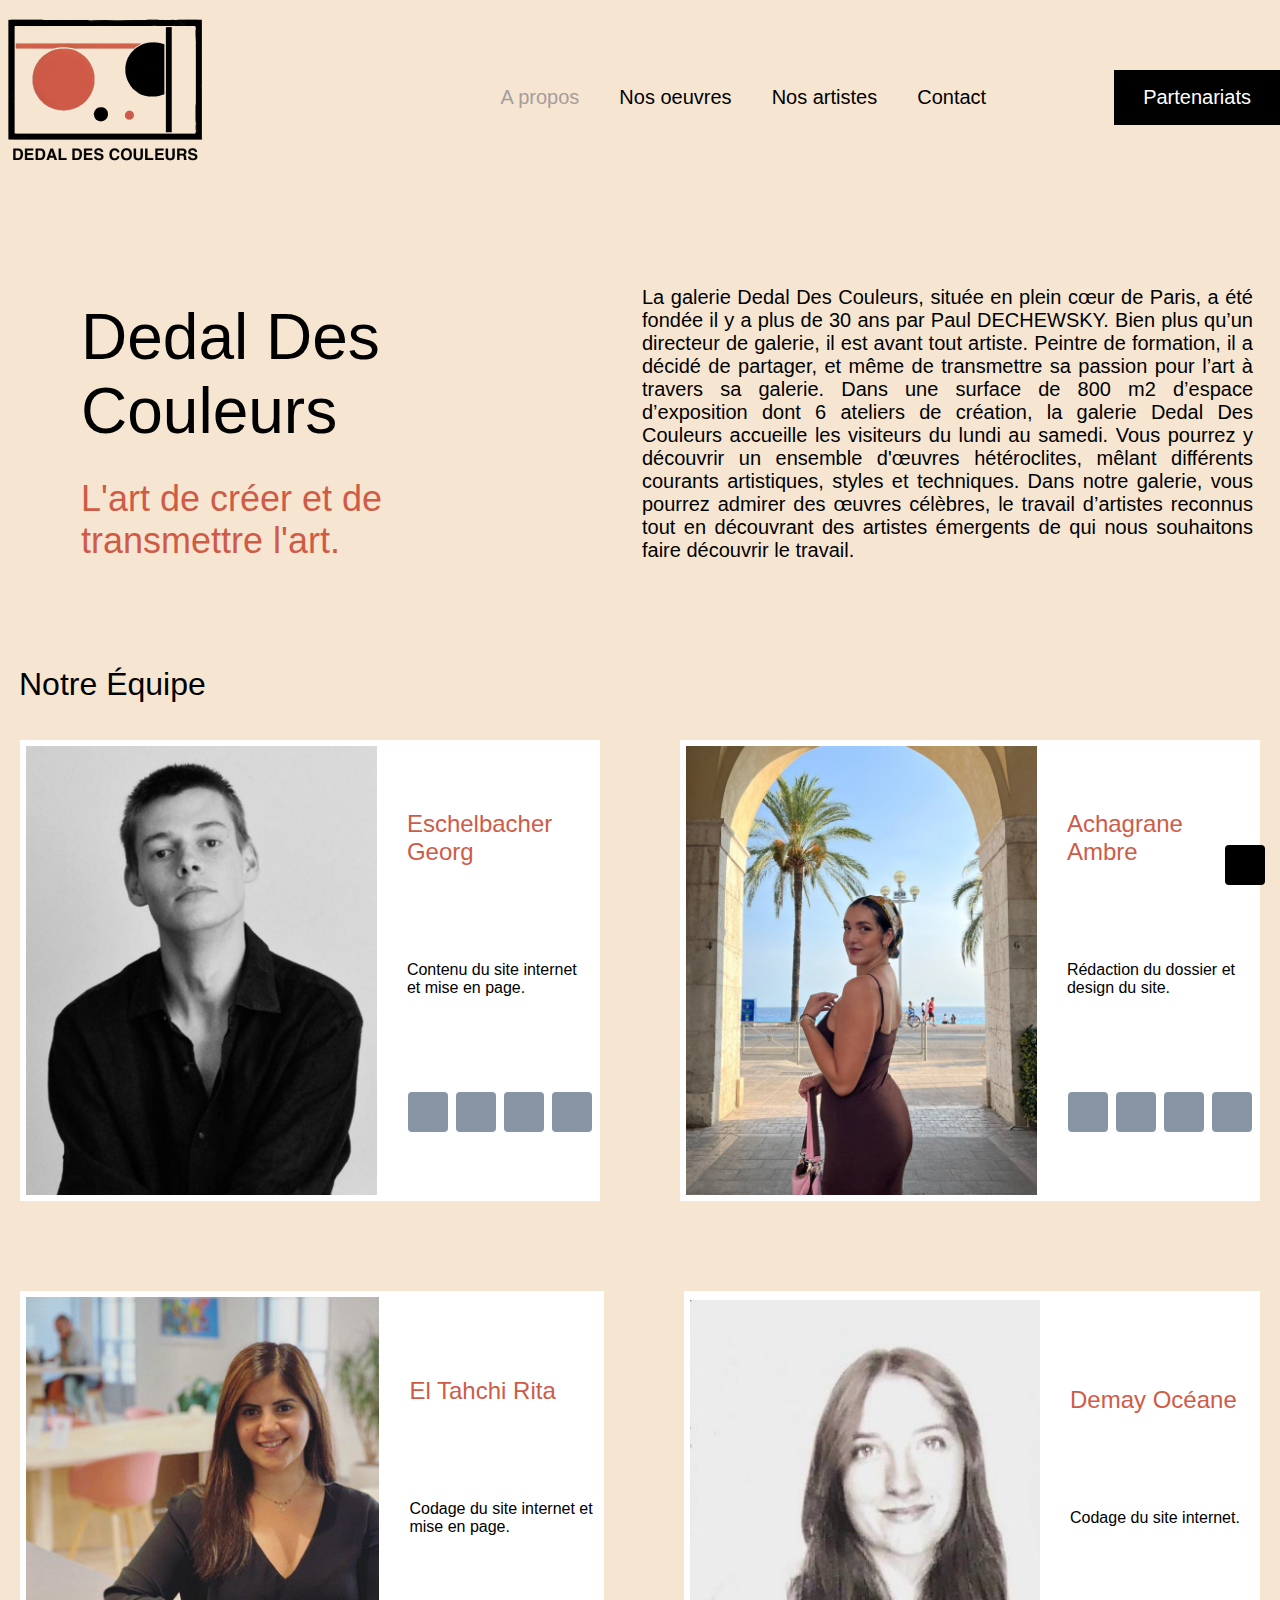
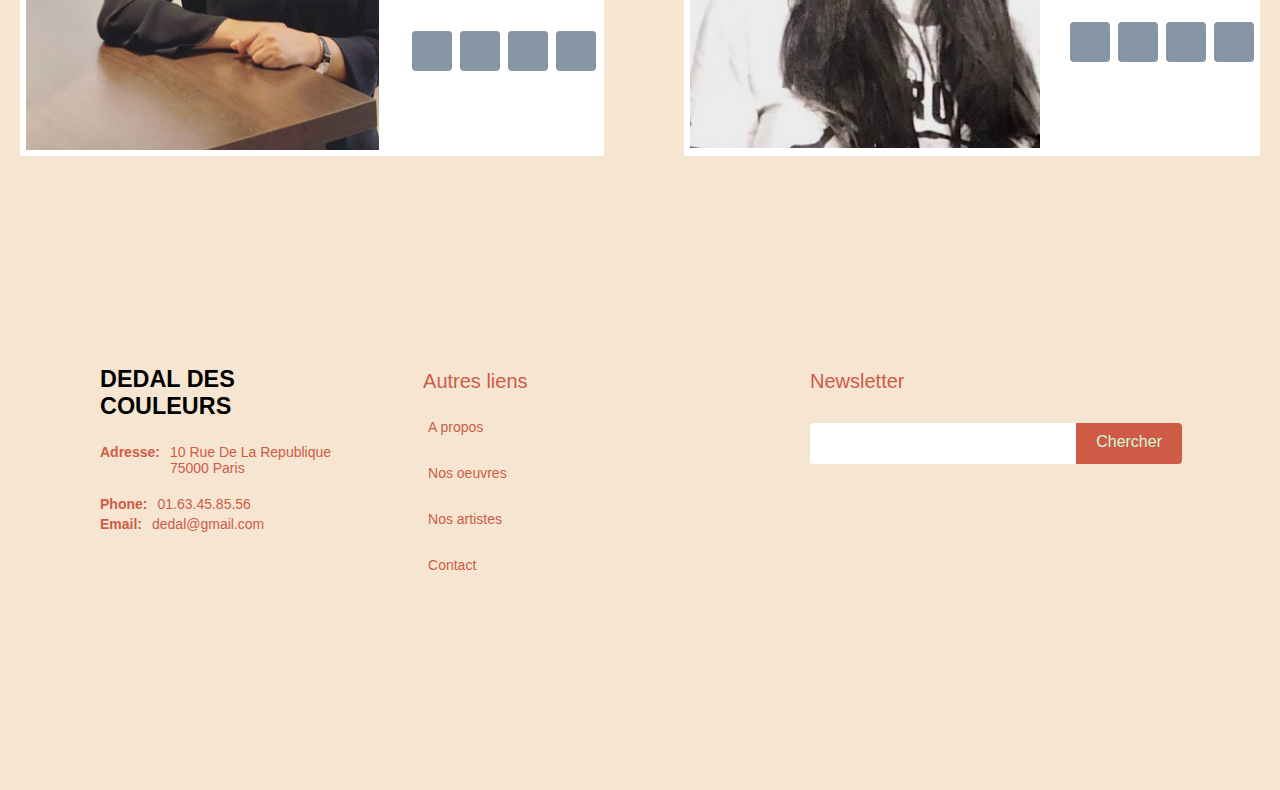
==== apropos.html @ c1bc18b0 "apropos.html" ====
<!doctype html>
<html lang="fr">
<head>
    <meta charset="UTF-8">
    <meta name="viewport" content="width=device-width, user-scalable=no, initial-scale=1.0, maximum-scale=1.0, minimum-scale=1.0">
    <meta http-equiv="X-UA-Compatible" content="ie=edge">
    <title>Dedal des couleurs | A propos</title>  
    <link rel="stylesheet" href="style.css">
</head>
<body>
<nav>
    <div class="container">
        <div class="dedal-navbar">
            <a href="index.html" class="navbar-brand">
                <img src="images/logo.png" alt="">
            </a>
            <div class="navbar-nav">
                <ul class="navbar-links">
                    <li>
                        <a class="active" href="apropos.html">A propos</a>
                    </li>
                    <li>
                        <a href="nosoeuvres.html">Nos oeuvres</a>
                    </li>
                    <li>
                        <a href="nosartistes.html">Nos artistes</a>
                    </li>
                    <li>
                        <a href="contact.html">Contact</a>
                    </li>
                </ul>
                <div class="navbar-button">
                    <button><a href="partenariats.html" style="color: #ffffff">
                        Partenariats
                    </a></button>
                </div>
            </div>
            <div class="navbar-btn" id="navbarBtn">
                <span></span>
            </div>
        </div>
    </div>
</nav>


<main>
    <div class="container apropos">
        <section class="dedal-second">
            <div class="dedal-title">
                <h1 class="dedal-h1">dedal des couleurs</h1>
                <h2 class="dedal-h2">L'art de créer et de transmettre l'art.</h2>
            </div>
            <div class="dedal-paragraph">
                La galerie Dedal Des Couleurs, située en plein cœur de Paris, a été fondée il y a plus de 30 ans par
                Paul DECHEWSKY. Bien plus qu’un directeur de galerie, il est avant tout artiste. Peintre de formation,
                il a décidé de partager, et même de transmettre sa passion pour l’art à travers sa galerie. Dans une
                surface de 800 m2 d’espace d’exposition dont 6 ateliers de création, la galerie Dedal Des Couleurs
                accueille les visiteurs du lundi au samedi. Vous pourrez y découvrir un ensemble d'œuvres hétéroclites,
                mêlant différents courants artistiques, styles et techniques. Dans notre galerie, vous pourrez admirer des
                œuvres célèbres, le travail d’artistes reconnus tout en découvrant des artistes
                émergents de qui nous souhaitons faire découvrir le travail.
            </div>
        </section>
        <section class="team">
            <h6 class="dedal-h6">notre équipe</h6>
            <div class="team-block">
                <div class="team-block-item">
                    <div class="team-card">
                        <div class="team-card-image">
                            <img src="images/b1.png" alt="">
                        </div>
                        <div class="team-card-detail">
                            <div class="team-card-detail-name">
                                Eschelbacher
                                Georg
                            </div>
                            <div class="team-card-detail-text">
                                Contenu du site internet
                                et mise en page.
                            </div>
                            <div class="team-card-detail-socials">
                                <a href="#">
                                    <div>
                                        <i class="fa-brands fa-twitter"></i>
                                    </div>
                                </a>
                                <a href="#">
                                    <div>
                                        <i class="fa-brands fa-facebook-f"></i>
                                    </div>
                                </a>
                                <a href="#">
                                    <div>
                                        <i class="fa-brands fa-instagram"></i>
                                    </div>
                                </a>
                                <a href="#">
                                    <div>
                                        <i class="fa-brands fa-linkedin-in"></i>
                                    </div>
                                </a>
                            </div>
                        </div>
                    </div>
                    <div class="team-card">
                        <div class="team-card-image">
                            <img src="images/b2.png" alt="">
                        </div>
                        <div class="team-card-detail">
                            <div class="team-card-detail-name">
                                Achagrane
                                Ambre
                            </div>
                            <div class="team-card-detail-text">
                                Rédaction du dossier
                                et design du site.
                            </div>
                            <div class="team-card-detail-socials">
                                <a href="#">
                                    <div>
                                        <i class="fa-brands fa-twitter"></i>
                                    </div>
                                </a>
                                <a href="#">
                                    <div>
                                        <i class="fa-brands fa-facebook-f"></i>
                                    </div>
                                </a>
                                <a href="#">
                                    <div>
                                        <i class="fa-brands fa-instagram"></i>
                                    </div>
                                </a>
                                <a href="#">
                                    <div>
                                        <i class="fa-brands fa-linkedin-in"></i>
                                    </div>
                                </a>
                            </div>
                        </div>
                    </div>
                </div>
                <div class="team-block-item">
                    <div class="team-card">
                        <div class="team-card-image">
                            <img src="images/b3.png" alt="">
                        </div>
                        <div class="team-card-detail">
                            <div class="team-card-detail-name">
                                El Tahchi
                                Rita
                            </div>
                            <div class="team-card-detail-text">
                                Codage du site internet
                                et mise en page.
                            </div>
                            <div class="team-card-detail-socials">
                                <a href="#">
                                    <div>
                                        <i class="fa-brands fa-twitter"></i>
                                    </div>
                                </a>
                                <a href="#">
                                    <div>
                                        <i class="fa-brands fa-facebook-f"></i>
                                    </div>
                                </a>
                                <a href="#">
                                    <div>
                                        <i class="fa-brands fa-instagram"></i>
                                    </div>
                                </a>
                                <a href="#">
                                    <div>
                                        <i class="fa-brands fa-linkedin-in"></i>
                                    </div>
                                </a>
                            </div>
                        </div>
                    </div>
                    <div class="team-card">
                        <div class="team-card-image">
                            <img src="images/b4.png" alt="">
                        </div>
                        <div class="team-card-detail">
                            <div class="team-card-detail-name">
                                Demay
                                Océane
                            </div>
                            <div class="team-card-detail-text">
                                Codage du site internet.
                            </div>
                            <div class="team-card-detail-socials">
                                <a href="#">
                                    <div>
                                        <i class="fa-brands fa-twitter"></i>
                                    </div>
                                </a>
                                <a href="#">
                                    <div>
                                        <i class="fa-brands fa-facebook-f"></i>
                                    </div>
                                </a>
                                <a href="#">
                                    <div>
                                        <i class="fa-brands fa-instagram"></i>
                                    </div>
                                </a>
                                <a href="#">
                                    <div>
                                        <i class="fa-brands fa-linkedin-in"></i>
                                    </div>
                                </a>
                            </div>
                        </div>
                    </div>
                </div>
            </div>
        </section>
        <footer class="dedal-footer">
            <div class="dedal-footer-block">
                <div class="dedal-footer-first-section">
                    <div class="dedal-footer-first-section-item">
                        <h3>dedal des couleurs</h3>
                        <div class="first-section-item-s s-first">
                            <span class="first-section-item-s1">Adresse:</span>
                            <span class="first-section-item-s2 s-second">10 rue de la republique <br> 75000 paris</span>
                        </div>
                        <div class="first-section-item-s">
                            <span class="first-section-item-s1 mb-1">Phone:</span>
                            <span class="first-section-item-s2">01.63.45.85.56</span>
                        </div>
                        <div class="first-section-item-s">
                            <span class="first-section-item-s1">Email:</span>
                            <span class="first-section-item-s2">dedal@gmail.com</span>
                        </div>
                        <div class="first-section-item-socials">
                            <div class="first-section-item-social-item">
                                <a href="">
                                    <span>
                                        <i class="fa-brands fa-twitter"></i>
                                    </span>
                                </a>
                            </div>
                            <div class="first-section-item-social-item">
                                <a href="">
                                    <span>
                                        <i class="fa-brands fa-facebook-f"></i>
                                     </span>
                                </a>
                            </div>
                            <div class="first-section-item-social-item">
                                <a href="">
                                     <span>
                                        <i class="fa-brands fa-instagram"></i>
                                    </span>
                                </a>

                            </div>
                            <div class="first-section-item-social-item">
                                <a href="">
                                    <span>
                                        <i class="fa-brands fa-skype"></i>
                                    </span>
                                </a>
                            </div>
                            <div class="first-section-item-social-item">
                                <a href="">
                                    <span>
                                        <i class="fa-brands fa-linkedin-in"></i>
                                    </span>
                                </a>
                            </div>
                        </div>
                    </div>
                    <div class="dedal-footer-first-section-item"></div>
                </div>
                <div class="dedal-footer-second-section">
                    <h4>Autres liens</h4>
                    <div>
                        <div class="dedal-footer-second-section-item">
                            <i class="bx bx-chevron-right"></i>
                            <a href="apropos.html">A propos</a>
                        </div>
                        <div class="dedal-footer-second-section-item">
                            <i class="bx bx-chevron-right"></i>
                            <a href="nosoeuvres.html">Nos oeuvres</a>
                        </div>
                        <div class="dedal-footer-second-section-item">
                            <i class="bx bx-chevron-right"></i>
                            <a href="nosartistes.html">Nos artistes</a>
                        </div>
                        <div class="dedal-footer-second-section-item">
                            <i class="bx bx-chevron-right"></i>
                            <a href="contact.html">Contact</a>
                        </div>
                    </div>
                </div>
            </div>
            <div class="dedal-footer-third-section" >
                <h4>Newsletter</h4>
                <div class="dedal-footer-third-section-form">
                    <form action="">
                        <input type="email" name="email">
                        <input type="submit" value="Chercher">
                    </form>
                </div>
            </div>
        </footer>
    </div>
    <a href="#" class="back-to-top" style="display: inline;">
        <i class="icofont-simple-up"></i>
    </a>

</main>


</body>
</html>
---- style.css ----
:root {
    --bg-primary: #F6E6D1;
    --bg-secondary: #CF5B47;
    --bg-black: #000000;
    --bg-white: #FFFFFF;
    --bg-gray: #a59d9d;
    --base-font-size: 20px;
}

html body {
    background-color: var(--bg-primary);
    font-family: "Inter", sans-serif;
    font-size: var(--base-font-size);
    margin: 0;
    padding: 0;
}
* a {
    color: var(--bg-black);
    text-decoration: none;
}
* ul {
    list-style-type: none;
}
* ul li a:hover {
    color: var(--bg-gray);
}

.container {
    width: 100%;
    margin-left: auto;
    margin-right: auto;
}
.navbar-button {
    padding-left: 108px;
}

/*
    *** Desktop Navbar ***
 */
.dedal-navbar {
    display: flex;
    justify-content: space-between;
    align-items: center;
    list-style-type: none;
    padding-top: 10px;
}
.dedal-navbar li {
    padding: 0 20px;
}
.navbar-nav {
    display: flex;
    z-index: 400;
    align-items: center;
    background-color: var(--bg-primary);
}

.navbar-links {
    display: flex;
}
.navbar-button button {
    border: none;
    background-color: var(--bg-black);
    color: var(--bg-white);
    font-size: var(--base-font-size);
    padding: 16px 29px;
}
.navbar-btn {
    display: none;
}

/* Mobile navbar */
@media (max-width: 1200px) {
    .navbar-nav {
        position: absolute;
        top: 158px;
        bottom: 0;
        left: 0;
        right: 0;
        display: block;
        transform: translateX(-1800px);
        transition: transform .5s;
    }
    .navbar-nav.is-open {
        transform: translateX(0);
    }
    .navbar-links {
        display: block;
        text-align: center;
        padding-left: unset;
    }
    .navbar-links li {
        padding-left: unset;
        padding-right: unset;
    }
    .navbar-links li:not(:last-child) {
        padding-bottom: 36px;
    }
    .navbar-btn {
        display: block;
        background-color: #FCFCFE;
        width: 80px;
        height: 60px;
        position: relative;
    }
    .navbar-btn span {
        display: block;
        width: 47px;
        height: 2px;
        background-color: var(--bg-black);
        position: absolute;
        left: 50%;
        top: 50%;
        transform: translate(-50%, -50%);
    }
    .navbar-btn span::before, .navbar-btn span::after {
        content: "";
        position: absolute;
        width: 47px;
        height: 2px;
        background-color: var(--bg-black);
    }
    .navbar-btn span::before {
        top: -15px;
    }
    .navbar-btn span::after {
        top: 15px
    }
    .navbar-button {
        padding-left: unset;
        width: 166px;
        margin-left: auto;
        margin-right: auto;
        margin-top: 31px;
    }
    .navbar-brand img {
        width: 111px;
        height: 84px;
    }
}
@media (max-width: 768px) {
    .navbar-btn {
        margin-right: 28px;
    }
}

/*** Dedal header ***/
.dedal-header {
    margin-top: 70px;
    height: 550px;
}
.dedal-header img {
    width: 100%;
}
.active {
    color: var(--bg-gray);
}

/*** Dedal first section ***/
.dedal-first {
    padding-top: 72px;
    padding-left: 189px;
}

/*** Dedal second section ***/
.dedal-second {
    display: flex;
    justify-content: space-between;
    align-items: center;
    margin-top: 123px;
}
.dedal-h1 {
    font-size: 64px;
    text-transform: capitalize;
    font-weight: 500;
    margin-bottom: 0;
}
.dedal-paragraph {
    max-width: 611px;
    margin-right: 109px;
    text-align: justify;
}
.dedal-title {
    max-width: 407px;
    margin-left: 146px;
}
.dedal-h2 {
    color: var(--bg-secondary);
    font-size: 36px;
    font-weight: 500;
}
@media (max-width: 1400px) {
    .dedal-header {
        height: 476px;
    }
    .dedal-first {
        padding-top: 72px;
        padding-left: 123px;
    }
    .dedal-title {
        margin-left: 81px;
    }
    .dedal-paragraph {
        margin-right: 27px;
    }
}
@media (max-width: 1200px) {
    .dedal-header {
        height: auto;
    }
    .dedal-second {
        display: block;
        margin-top: 123px;
    }
    .dedal-first {
        padding-top: 72px;
        padding-left: 15px;
        font-size: 15px;
    }
    .dedal-paragraph {
        max-width: 100%;
        margin-right: 15px;
        margin-left: 15px;
        text-align: center;
        font-size: 12px;
        margin-top: 48px;
    }
    .dedal-title {
        margin-left: 15px;
        max-width: unset;
    }
    .dedal-h1 {
        font-size: 36px;
        max-width: 184px;
    }
    .dedal-h2 {
        font-size: 16px;
    }

}

/*** Dedal third section ***/
.dedal-third {
    padding-left: 10px;
    padding-right: 10px;
}
.dedal-third-item {
}
.dedal-h6 {
    font-size: 32px;
    font-weight: 500;
    padding-left: 19px;
    text-transform: capitalize;
}
.dedal-third-blocks {
    display: flex;
    justify-content: center;
    flex-wrap: wrap;
    --bs-gutter-x: 1.5rem;
    gap: 30px;
}
.mt-53 {
    margin-top: 52px;
}
.dedal-third-item img {
    width: 100%;
    height: auto;
}
@media (max-width: 500px) {
    .dedal-third {
        margin-right: 15px;
        margin-left: 15px;
    }
}

/*** Dedal footer ***/
.dedal-footer {
    margin-top: 187px;
    margin-bottom: 187px;
    display: flex;
    justify-content: space-between;
    padding: 0 100px;
    flex-wrap: wrap;
}
.dedal-footer-block {
    display: flex;
    gap: 92px;
    flex-wrap: wrap;
}
.mb-1 {
    margin-bottom: 4px;
}
.dedal-footer-first-section-item h3 {
    text-transform: uppercase;
    max-width: 160px;
    font-weight: 900;
}
.first-section-item-s {
    color: var(--bg-secondary);
    font-size: 14px;
    display: flex;
    gap: 10px;
}
.first-section-item-s span {
    display: block;
}
.s-first {
    margin-bottom: 20px;
}
.first-section-item-s1 {
    font-weight: 600;
}
.first-section-item-s2 {
    max-width: 174px;
}
.s-second {
    text-transform: capitalize;
}
.first-section-item-socials {
    display: flex;
    margin-top: 22px;
    font-size: 16px;
    justify-content: space-around;
}
.first-section-item-social-item i {
    color: var(--bg-secondary);
}
.first-section-item-social-item a {
    padding: 8px;
    border-radius: 4px;
}
.dedal-footer-second-section h4 {
    color: var(--bg-secondary);
    font-weight: 500;
}
.dedal-footer-second-section-item {
    font-size: 14px;
    margin-bottom: 30px;
    color: var(--bg-secondary);
    display: flex;
    align-items: center;
    gap: 5px;
}
.dedal-footer-second-section-item a {
    color: var(--bg-secondary);
}
.dedal-footer-third-section form {
    background-color: var(--bg-white);
    margin-top: 30px;
    padding: 8px 10px;
    position: relative;
    border-radius: 4px;
    min-width: 350px;
}
.dedal-footer form input[type="email"] {
    border: 0;
    padding: 4px;
    width: calc(100% - 110px);
}
.dedal-footer form input[type="submit"] {
    position: absolute;
    top: 0;
    right: -2px;
    bottom: 0;
    border: 0;
    background: none;
    font-size: 16px;
    padding: 0 20px 2px 20px;
    background: var(--bg-secondary);
    color: #CFF8DB;
    transition: 0.3s;
    border-radius: 0 4px 4px 0;
}
.dedal-footer-third-section h4 {
    color: var(--bg-secondary);
    font-weight: 500;
}
.dedal-footer-second-section-item a:hover {
    color: var(--bg-gray);
}

@media (max-width: 650px) {
    .dedal-footer {
        padding: 0 15px;
        justify-content: center;
    }
    .dedal-footer-third-section form {
        min-width: 311px;
    }
    .dedal-footer-first-section {
        width: 100%;
    }
    .dedal-footer-block {
        gap: 0;
    }
}
.back-to-top {
    position: fixed;
    display: none;
    right: 15px;
    bottom: 15px;
    z-index: 99999;
}
.back-to-top i {
    display: flex;
    align-items: center;
    justify-content: center;
    font-size: 24px;
    width: 40px;
    height: 40px;
    border-radius: 4px;
    background: var(--bg-black);
    color: var(--bg-white);
    transition: all 0.3s;
}
/*** A propos ***/
.apropos .dedal-second {
    margin-top: 73px;
}
.team-block {
    margin: 0 20px;
}
.team-card {
    background-color: var(--bg-white);
    padding: 6px;
    display: flex;
    align-items: center;
    gap: 30px;
}
.team-block-item {
    display: flex;
    gap: 80px;
    margin-bottom: 90px;
    flex-wrap: nowrap;
}
.team-card-detail-name {
    font-size: 24px;
    color: var(--bg-secondary);
    max-width: 192px;
}
.team-card-detail-text {
    font-size: 16px;
    max-width: 192px;
    margin: 95px 0;
}
.team-card-detail-socials {
    display: flex;
    justify-content: center;
    gap: 8px;
}
.team-card-detail-socials a {
    background-color: #8795a4;
    border-radius: 4px;
    width: 40px;
    height: 40px;
    display: flex;
    align-items: center;
    justify-content: center;
}
.team-card-detail-socials a i {
    color: var(--bg-white);
}
.team h6 {
    margin-bottom: 37px;
}
.team-card-image img {
    width: 100%;
}
.team .team-card img {
    transition: ease-in-out 0.3s;
    vertical-align: middle;
    overflow-clip-margin: content-box;
    overflow: clip;
    box-sizing: border-box;
}
.team .team-card:hover img {
    transform: scale(1.02);
}
/*** Artistes ***/
.artiste-card-head-img {
    width: 100px;
    height: 100px;
}
.artiste-card-head-img img {
    width: 100%;
    height: auto;
}
.artiste-card {
    background-color: var(--bg-secondary);
    color: var(--bg-white);
    padding: 25px;
    max-width: 568px;
}
.artiste-card-head {
    display: flex;
}
.artiste-card-head-text {
    padding-left: 23px;
    padding-top: 8px;
}
.artiste-card-body {
    text-align: justify;
    font-size: 15px;
}
.artiste-card-head-name {
    font-size: 24px;
}
.artiste-card-head-country {
    font-size: 16px;
}
.artiste-block-item {
    display: flex;
    justify-content: space-between;
    margin-bottom: 86px;
    gap: 60px;
}
@media (max-width: 1400px) {
    .artiste-block-item {
        gap: 30px;
    }
}
@media (max-width: 1200px) {
    .artiste-block-item {
        flex-wrap: wrap;
    }
    .artiste-block-item {
        margin-bottom: 30px;
    }
}
@media (max-width: 500px) {
    .artiste-card-head-img {
        width: 75px;
        height: 75px;
    }
    .artiste-card-head-name {
        font-size: 16px;
    }
    .artiste-card-head-country,
    .artiste-card-body
    {
        font-size: 12px;
    }
}

@media (max-width: 1200px) {
    .team-block-item {
        flex-wrap: wrap;
    }
}
@media (max-width: 560px) {
    .team-card-detail {
        max-width: 123px;
    }
    .team-card-detail-name {
        font-size: 13px;
    }
    .team-card-detail-text {
        font-size: 10px;
        margin: 76px 0;
    }
    .team-card {
        gap: 8px;
    }
    .team-card-detail-socials a {
        width: 30px;
        height: 30px;
    }
    .team-card-detail-socials a i {
        font-size: 15px;
    }
}
@media (max-width: 430px) {
    .team-card-detail-text {
        margin: 50px 0;
    }
}

/*** Nos oeuvres ***/
.oeuvres .dedal-h6 {
    font-size: 32px;
    margin-top: 10px;
    margin-bottom: 24px;
    text-transform: capitalize;
}
.oeuvre-block {
    margin-bottom: 80px;
}
.img-fluid {
    width: 100%;
    height: auto;
}
.oeuvre-card {
    max-width: 450px;
    margin: 0 10px;
}
.oeuvre-card-head {
    max-width: 450px;
    max-height: 450px;
    padding: 25px;
    background-color: var(--bg-white);
}
.oeuvre-card-body {
    text-align: center;
}
.oeuvre-block-footer {
    padding-top: 40px;
    margin-left: 10px;
}

.oeuvre-card-head-img img {
    width: 100%;
}
.oeuvres .oeuvre-card-head-img img {
    transition: ease-in-out 0.3s;
    vertical-align: middle;
    overflow-clip-margin: content-box;
    overflow: clip;
    box-sizing: border-box;
}
.oeuvres .oeuvre-card:hover img {
    transform: scale(1.02);
}

@media (max-width: 500px) {
    .oeuvre-card-head {
        padding: 10px;
    }
    .oeuvre-card-body {
        font-size: 11px;
    }
    .oeuvre-block-footer {
        font-size: 15px;
    }
}

/*
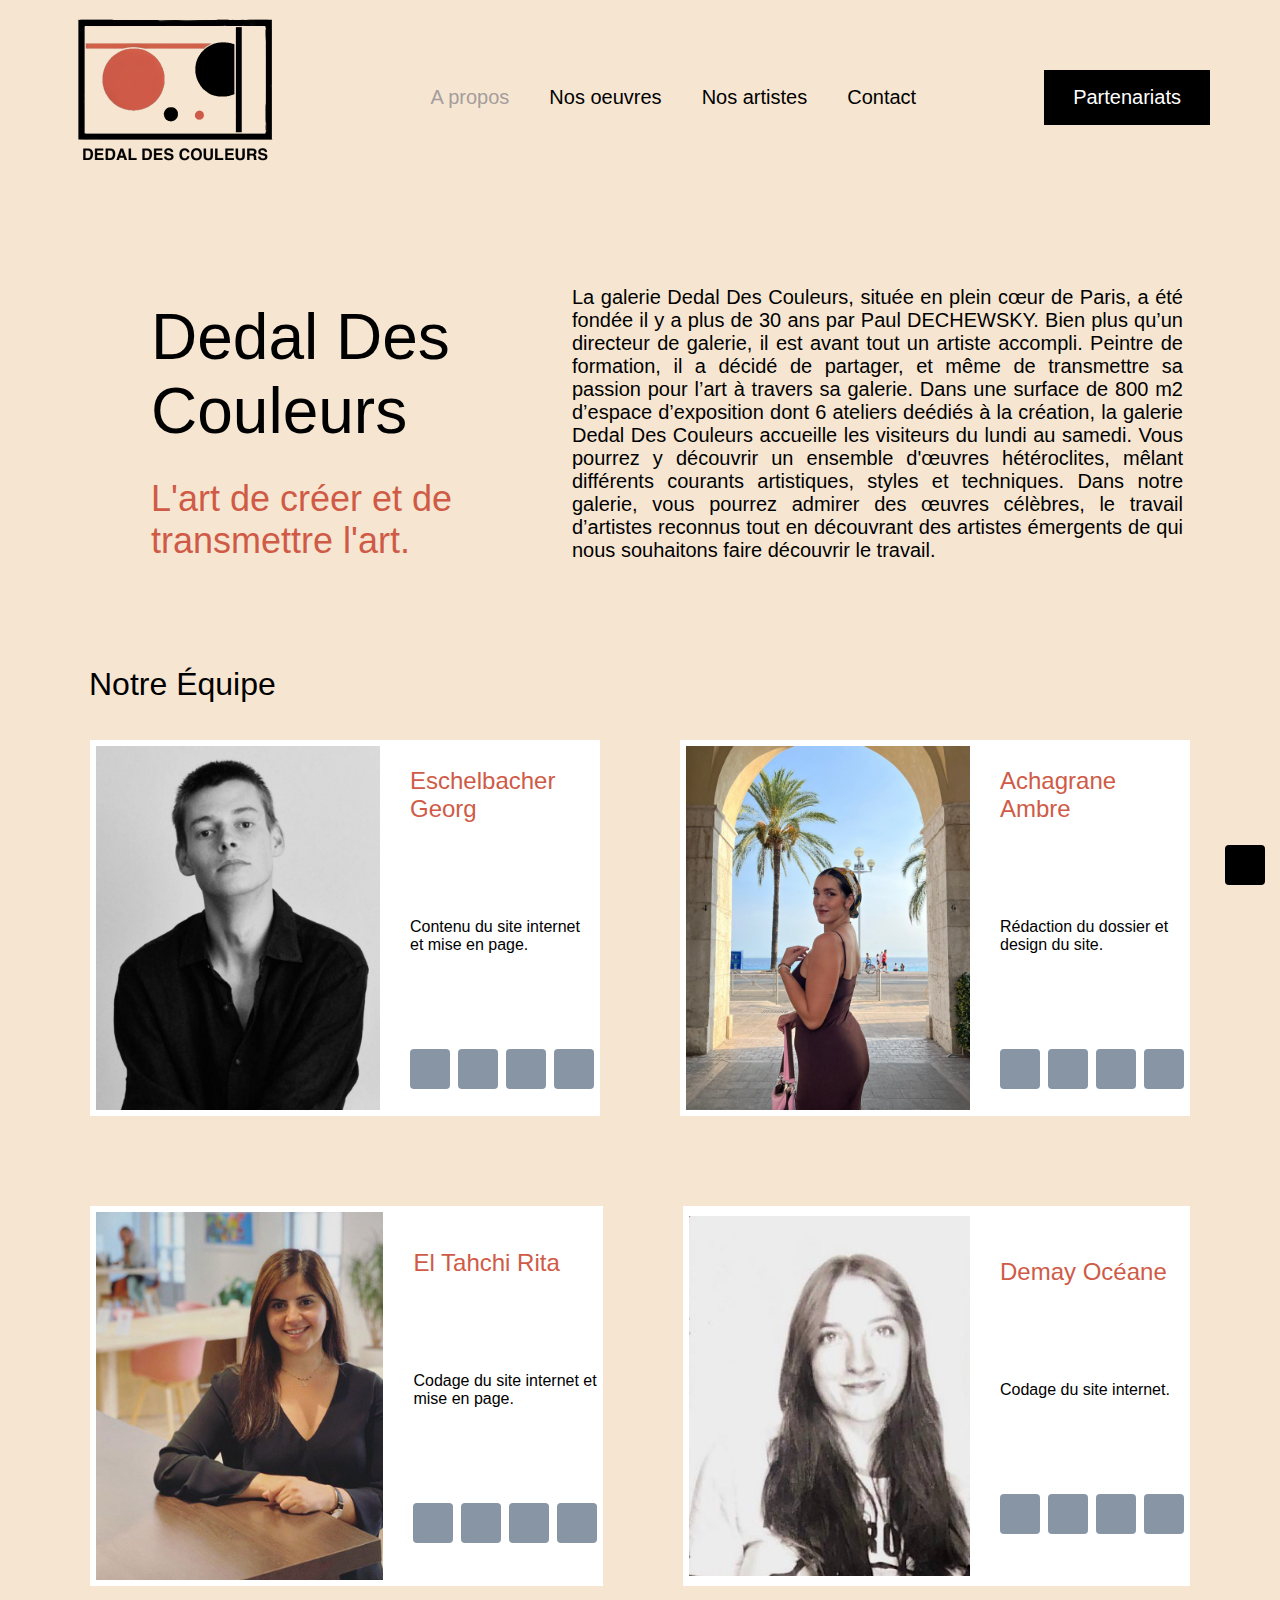
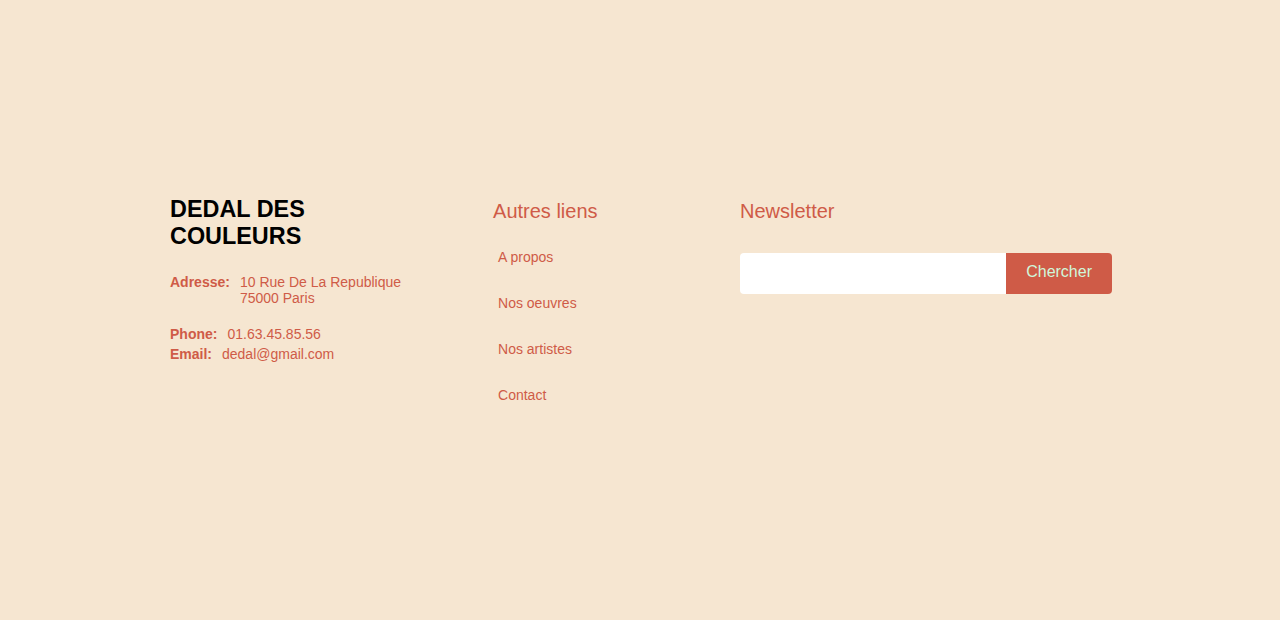
==== commit d18dc092: "Update apropos.html" ====
--- a/apropos.html
+++ b/apropos.html
@@ -52,9 +52,9 @@
             </div>
             <div class="dedal-paragraph">
                 La galerie Dedal Des Couleurs, située en plein cœur de Paris, a été fondée il y a plus de 30 ans par
-                Paul DECHEWSKY. Bien plus qu’un directeur de galerie, il est avant tout artiste. Peintre de formation,
+                Paul DECHEWSKY. Bien plus qu’un directeur de galerie, il est avant tout un artiste accompli. Peintre de formation,
                 il a décidé de partager, et même de transmettre sa passion pour l’art à travers sa galerie. Dans une
-                surface de 800 m2 d’espace d’exposition dont 6 ateliers de création, la galerie Dedal Des Couleurs
+                surface de 800 m2 d’espace d’exposition dont 6 ateliers deédiés à la création, la galerie Dedal Des Couleurs
                 accueille les visiteurs du lundi au samedi. Vous pourrez y découvrir un ensemble d'œuvres hétéroclites,
                 mêlant différents courants artistiques, styles et techniques. Dans notre galerie, vous pourrez admirer des
                 œuvres célèbres, le travail d’artistes reconnus tout en découvrant des artistes
--- a/style.css
+++ b/style.css
@@ -619,7 +619,6 @@
 .oeuvres .oeuvre-card:hover img {
     transform: scale(1.02);
 }
-
 @media (max-width: 500px) {
     .oeuvre-card-head {
         padding: 10px;
@@ -633,3 +632,33 @@
 }
 
 /*
+    *** container ***
+ */
+@media (min-width: 576px) {
+    .container {
+        max-width: 1320px;
+    }
+}
+@media (min-width: 768px) {
+    .container {
+        max-width: 720px;
+    }
+}
+@media (min-width: 992px) {
+    .container {
+        max-width: 960px;
+    }
+}
+@media (min-width: 1200px) {
+    .container {
+        max-width: 1140px;
+    }
+}
+@media (min-width: 1400px) {
+    .container {
+        max-width: 1320px;
+    }
+    .dedal-header img {
+        height: 550px;
+    }
+/*
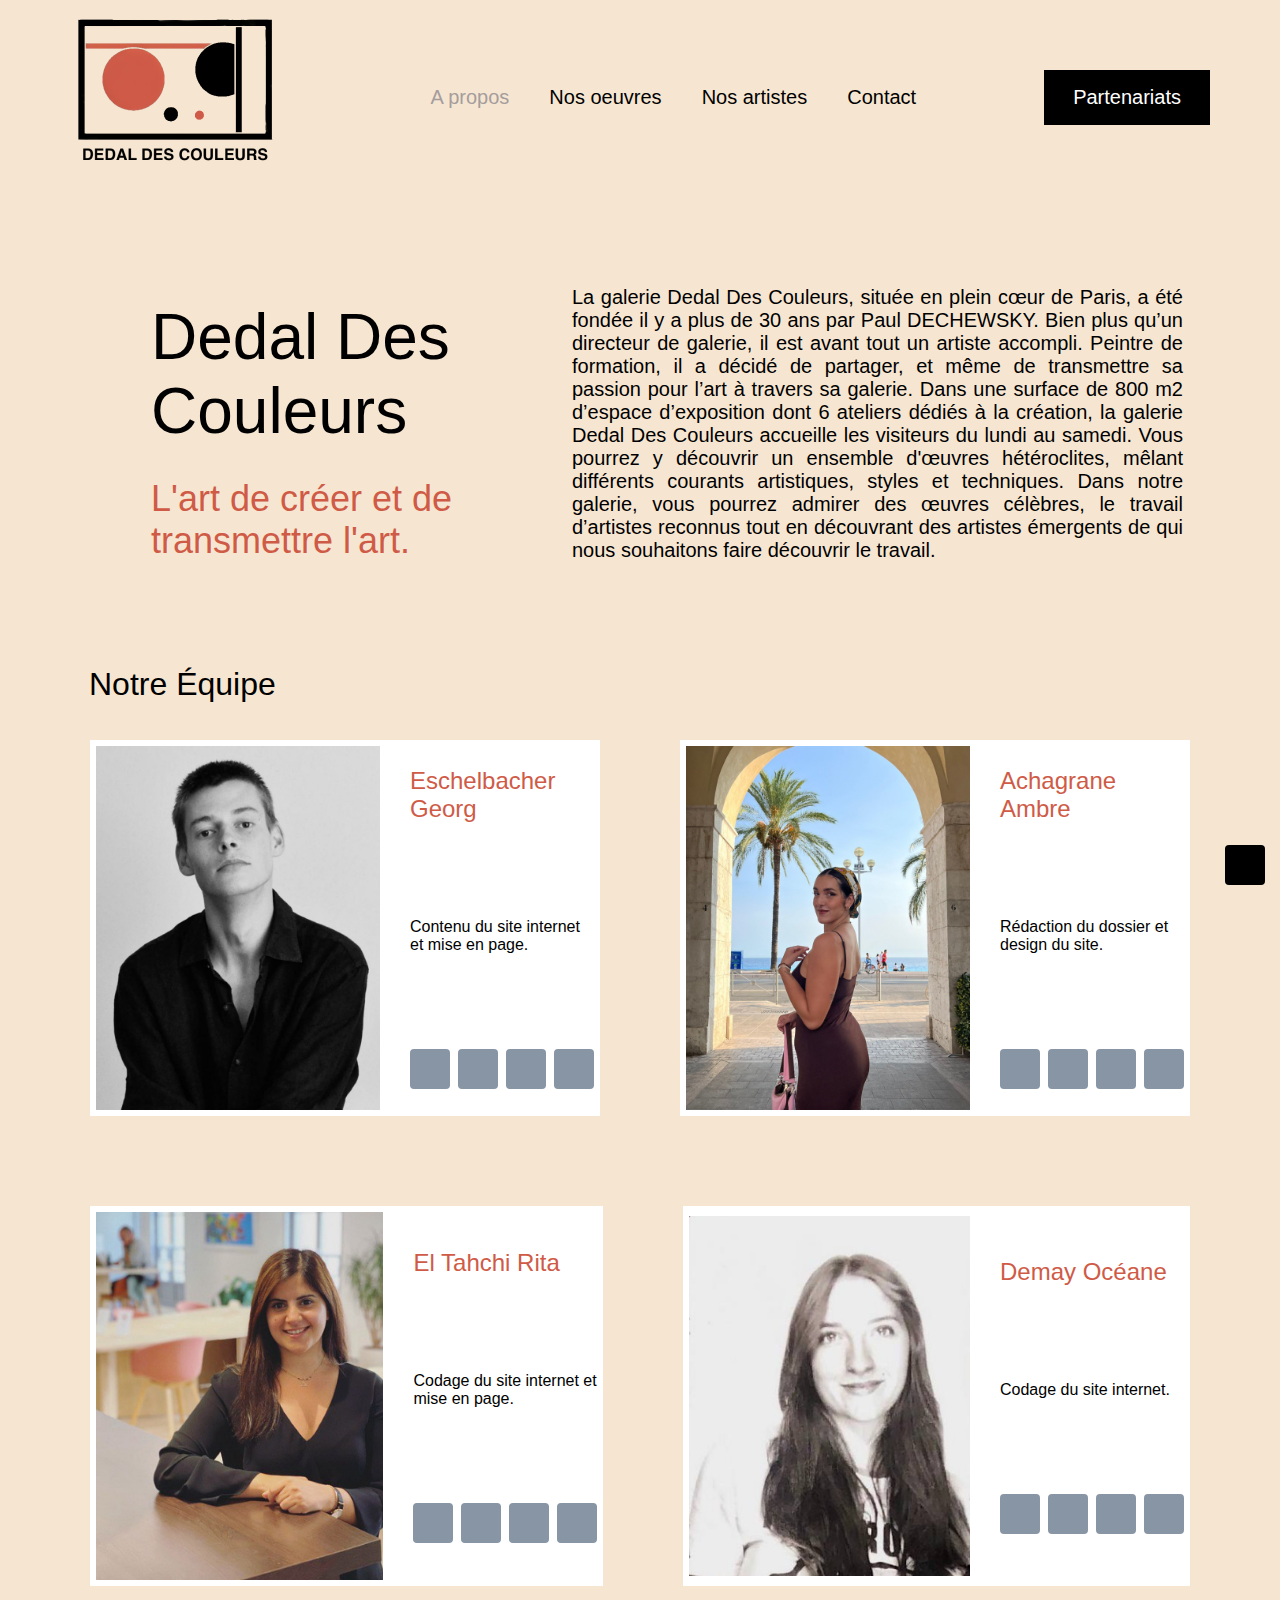
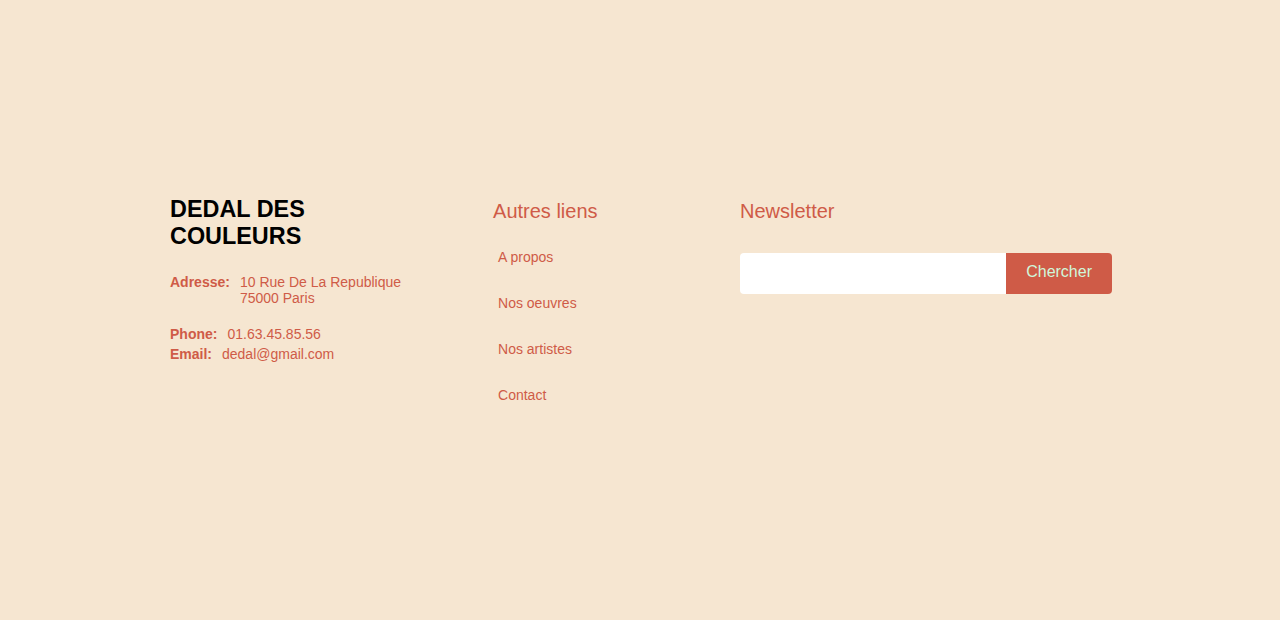
==== commit ca08ea7b: "Update apropos.html" ====
--- a/apropos.html
+++ b/apropos.html
@@ -54,7 +54,7 @@
                 La galerie Dedal Des Couleurs, située en plein cœur de Paris, a été fondée il y a plus de 30 ans par
                 Paul DECHEWSKY. Bien plus qu’un directeur de galerie, il est avant tout un artiste accompli. Peintre de formation,
                 il a décidé de partager, et même de transmettre sa passion pour l’art à travers sa galerie. Dans une
-                surface de 800 m2 d’espace d’exposition dont 6 ateliers deédiés à la création, la galerie Dedal Des Couleurs
+                surface de 800 m2 d’espace d’exposition dont 6 ateliers dédiés à la création, la galerie Dedal Des Couleurs
                 accueille les visiteurs du lundi au samedi. Vous pourrez y découvrir un ensemble d'œuvres hétéroclites,
                 mêlant différents courants artistiques, styles et techniques. Dans notre galerie, vous pourrez admirer des
                 œuvres célèbres, le travail d’artistes reconnus tout en découvrant des artistes
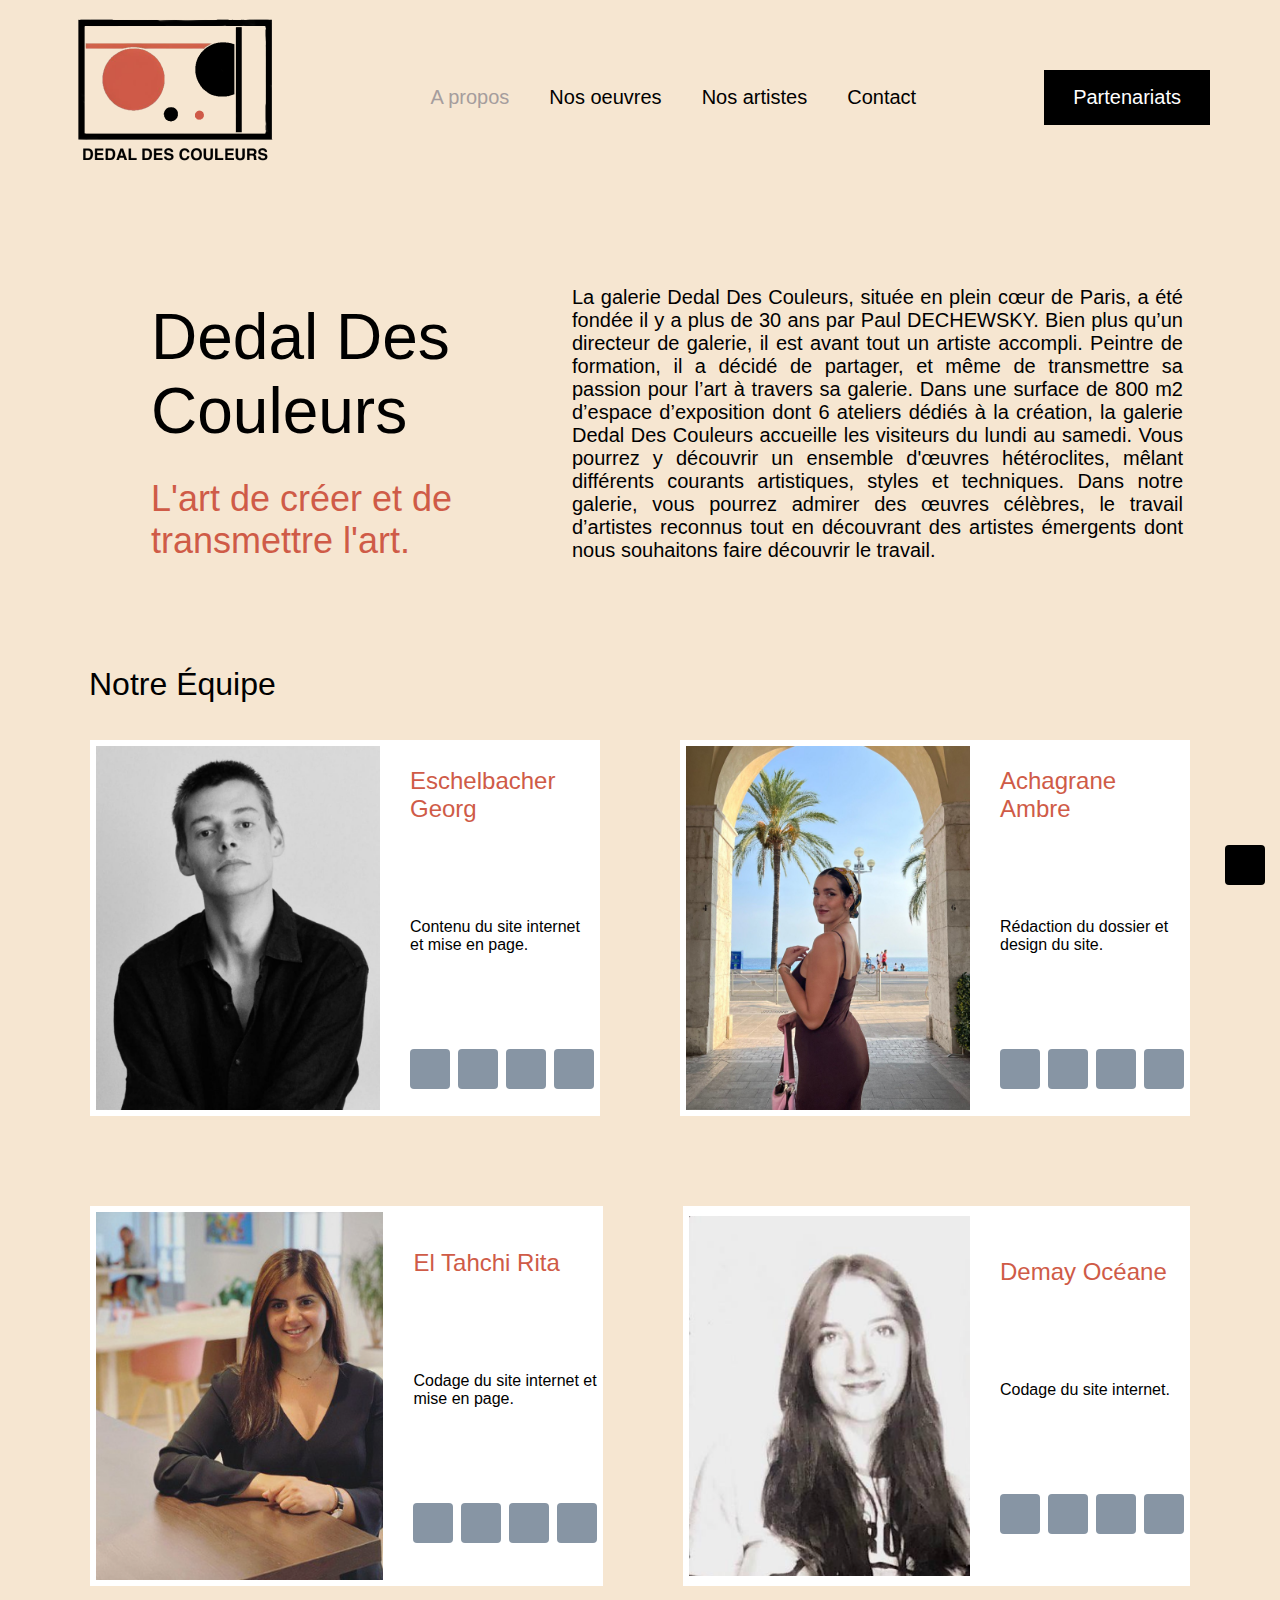
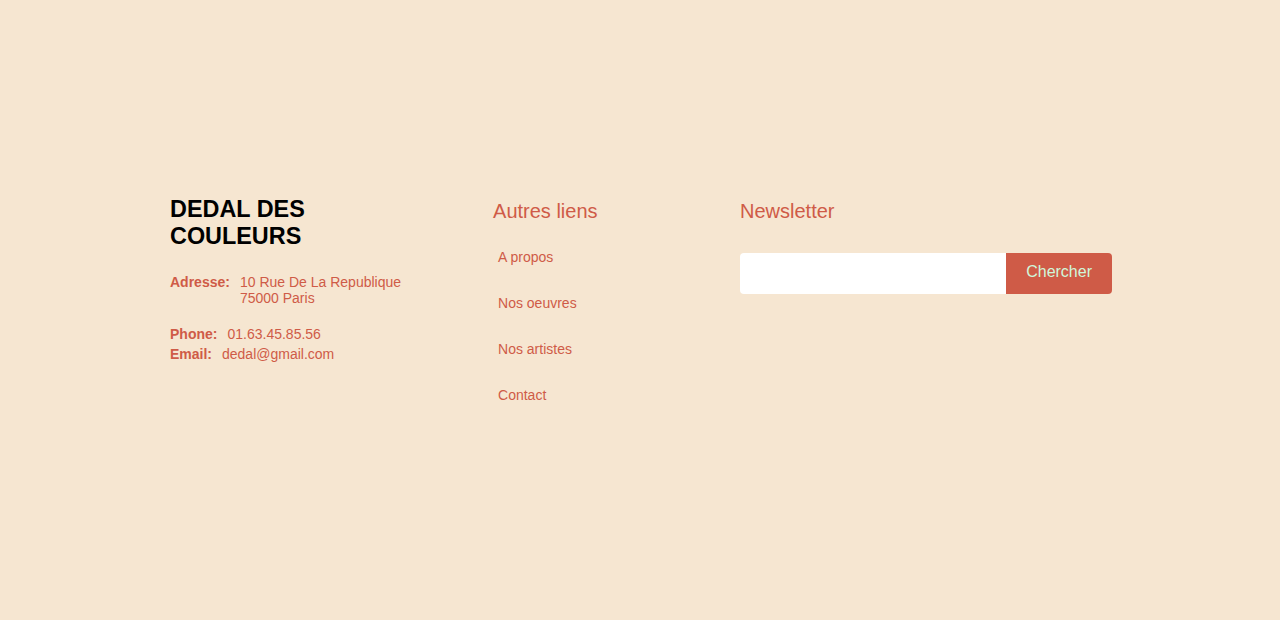
==== commit 3dadb408: "Update apropos.html" ====
--- a/apropos.html
+++ b/apropos.html
@@ -58,7 +58,7 @@
                 accueille les visiteurs du lundi au samedi. Vous pourrez y découvrir un ensemble d'œuvres hétéroclites,
                 mêlant différents courants artistiques, styles et techniques. Dans notre galerie, vous pourrez admirer des
                 œuvres célèbres, le travail d’artistes reconnus tout en découvrant des artistes
-                émergents de qui nous souhaitons faire découvrir le travail.
+                émergents dont nous souhaitons faire découvrir le travail.
             </div>
         </section>
         <section class="team">
